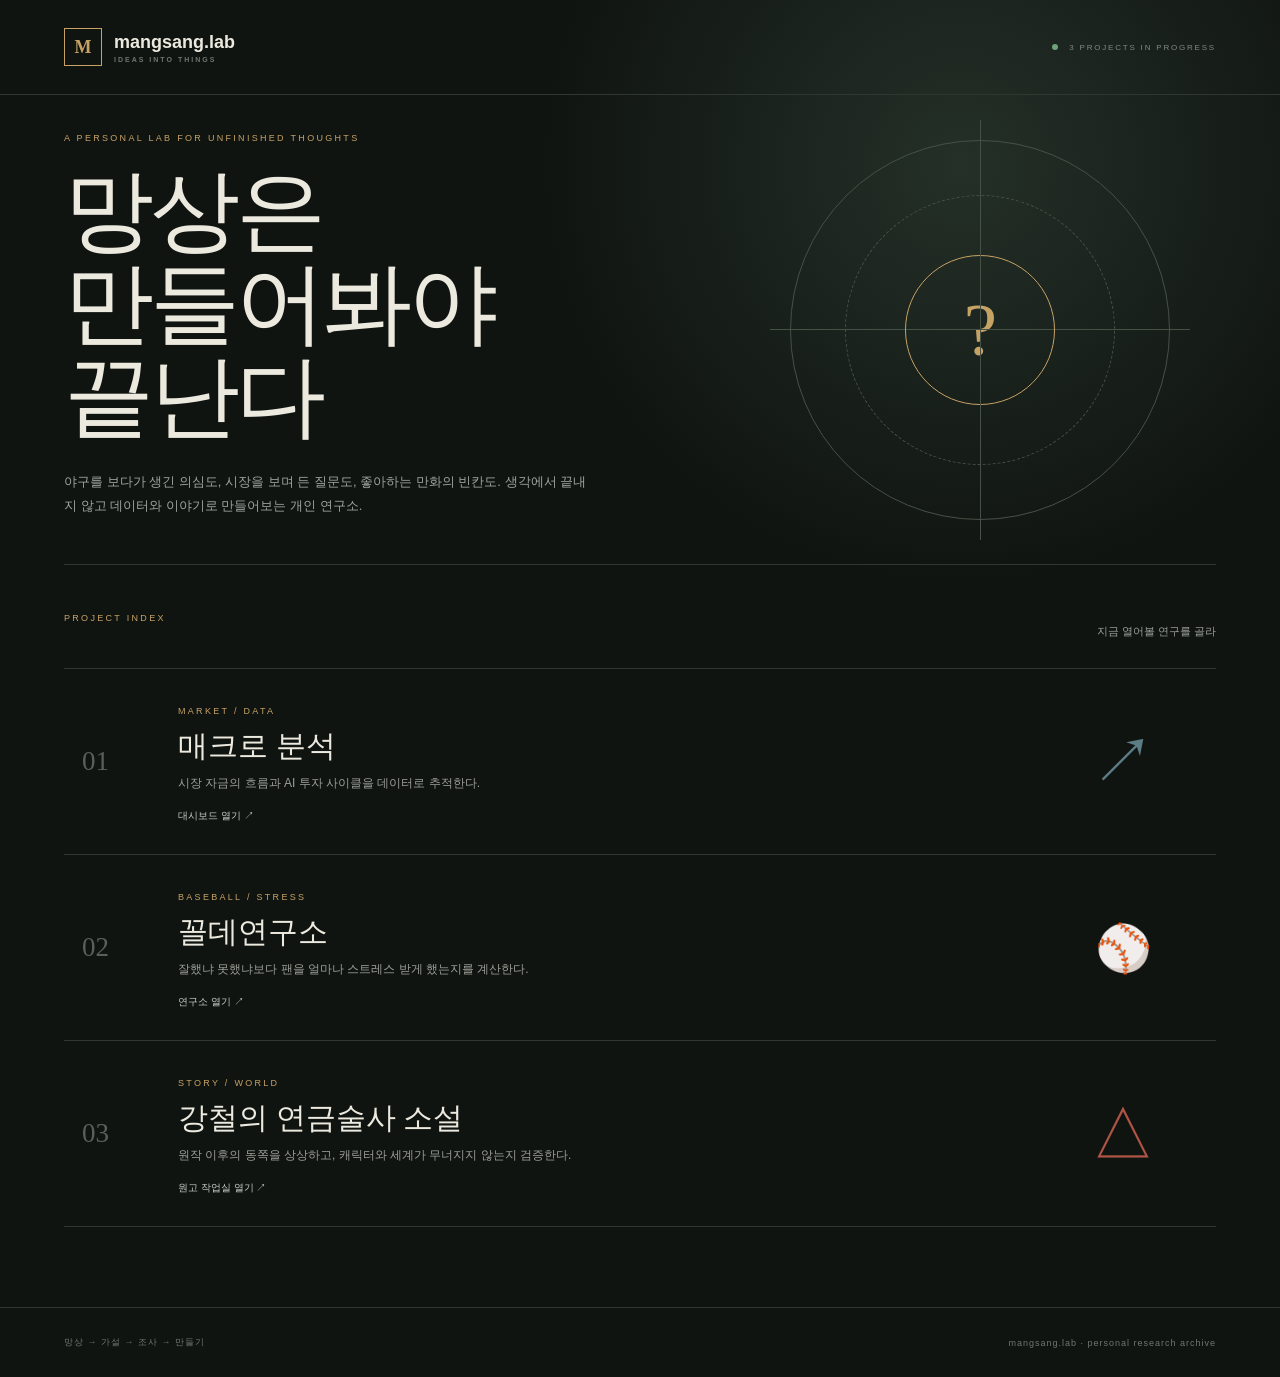
==== home/index.html @ 542b85f3 "Add mangsang lab home and move macro dashboard" ====
<!doctype html>
<html lang="ko">
<head>
  <meta charset="utf-8"><meta name="viewport" content="width=device-width,initial-scale=1">
  <meta name="theme-color" content="#101411"><meta name="description" content="생각을 데이터와 이야기로 끝까지 만들어보는 개인 프로젝트 공간">
  <title>망상연구소</title><link rel="stylesheet" href="./style.css">
</head>
<body>
  <header>
    <a class="wordmark" href="./"><span class="mark">M</span><span>mangsang.lab<small>IDEAS INTO THINGS</small></span></a>
    <span class="status"><i></i> 3 PROJECTS IN PROGRESS</span>
  </header>
  <main>
    <section class="hero">
      <div class="hero-copy"><span class="kicker">A PERSONAL LAB FOR UNFINISHED THOUGHTS</span><h1>망상은<br>만들어봐야<br>끝난다</h1><p>야구를 보다가 생긴 의심도, 시장을 보며 든 질문도, 좋아하는 만화의 빈칸도. 생각에서 끝내지 않고 데이터와 이야기로 만들어보는 개인 연구소.</p></div>
      <div class="orbit" aria-hidden="true"><span class="ring r1"></span><span class="ring r2"></span><span class="ring r3"></span><b>?</b></div>
    </section>
    <section class="projects">
      <div class="section-head"><span>PROJECT INDEX</span><p>지금 열어볼 연구를 골라</p></div>
      <a class="project macro" href="./macro/"><div class="number">01</div><div class="project-copy"><span>MARKET / DATA</span><h2>매크로 분석</h2><p>시장 자금의 흐름과 AI 투자 사이클을 데이터로 추적한다.</p><strong>대시보드 열기 ↗</strong></div><div class="glyph">↗</div></a>
      <a class="project lotte" href="./ggolde/"><div class="number">02</div><div class="project-copy"><span>BASEBALL / STRESS</span><h2>꼴데연구소</h2><p>잘했냐 못했냐보다 팬을 얼마나 스트레스 받게 했는지를 계산한다.</p><strong>연구소 열기 ↗</strong></div><div class="glyph">⚾</div></a>
      <a class="project fma" href="./east/"><div class="number">03</div><div class="project-copy"><span>STORY / WORLD</span><h2>강철의 연금술사 소설</h2><p>원작 이후의 동쪽을 상상하고, 캐릭터와 세계가 무너지지 않는지 검증한다.</p><strong>원고 작업실 열기 ↗</strong></div><div class="glyph">△</div></a>
    </section>
  </main>
  <footer><span>망상 → 가설 → 조사 → 만들기</span><span>mangsang.lab · personal research archive</span></footer>
</body>
</html>
---- home/style.css ----
:root{--bg:#101411;--paper:#ece9df;--muted:#9b9f97;--line:#30372f;--gold:#c6a265;--red:#ad5445;--blue:#5c7c86;font-family:"Segoe UI","Malgun Gothic",sans-serif;background:var(--bg);color:var(--paper)}*{box-sizing:border-box}body{margin:0;min-height:100vh;background:radial-gradient(circle at 75% 12%,#243028 0,transparent 27%),var(--bg)}a{color:inherit;text-decoration:none}header,footer{display:flex;align-items:center;justify-content:space-between;padding:28px clamp(22px,5vw,78px);border-bottom:1px solid var(--line)}.wordmark{display:flex;align-items:center;gap:12px;font-size:18px;font-weight:700}.mark{width:38px;height:38px;border:1px solid var(--gold);display:grid;place-items:center;font-family:Georgia,serif;color:var(--gold)}.wordmark small{display:block;color:#6e766f;letter-spacing:2px;font-size:7px;margin-top:3px}.status{font-size:8px;letter-spacing:1.8px;color:#818980}.status i{display:inline-block;width:6px;height:6px;background:#6da27b;border-radius:50%;margin-right:7px}main{width:min(1320px,100%);margin:auto;padding:0 clamp(22px,5vw,78px) 80px}.hero{min-height:470px;display:flex;align-items:center;justify-content:space-between;border-bottom:1px solid var(--line);position:relative;overflow:hidden}.hero-copy{position:relative;z-index:2}.kicker,.section-head span,.project-copy>span{font-size:9px;letter-spacing:2.3px;color:var(--gold)}h1{font-family:Georgia,"Batang",serif;font-size:clamp(56px,7vw,96px);font-weight:400;line-height:1.04;letter-spacing:-4px;margin:19px 0 26px}.hero p{max-width:530px;color:#9ca49e;line-height:1.9;font-size:13px}.orbit{width:420px;height:420px;position:relative;display:grid;place-items:center;margin-right:2vw}.ring{position:absolute;border:1px solid #465146;border-radius:50%}.r1{inset:20px}.r2{inset:75px;border-style:dashed;transform:rotate(18deg)}.r3{inset:135px;border-color:var(--gold)}.orbit:before,.orbit:after{content:'';position:absolute;background:#465146}.orbit:before{width:100%;height:1px}.orbit:after{height:100%;width:1px}.orbit b{font-family:Georgia,serif;font-size:75px;color:var(--gold);font-weight:400}.projects{padding-top:48px}.section-head{display:flex;justify-content:space-between;color:var(--muted);font-size:11px;margin-bottom:18px}.project{display:grid;grid-template-columns:72px 1fr 150px;gap:24px;align-items:center;border-top:1px solid var(--line);padding:31px 18px;transition:background .2s,transform .2s}.project:last-child{border-bottom:1px solid var(--line)}.project:hover{background:#171d18;transform:translateX(6px)}.number{font-family:Georgia,serif;color:#59605a;font-size:27px}.project-copy h2{font-family:Georgia,"Batang",serif;font-size:30px;font-weight:400;margin:8px 0}.project-copy p{font-size:12px;color:var(--muted);margin:0 0 13px}.project-copy strong{font-size:10px;color:#c9cec8;font-weight:500}.glyph{font-family:Georgia,serif;font-size:64px;text-align:center;color:#465149}.macro .glyph{color:var(--blue)}.lotte .glyph{font-size:46px}.fma .glyph{color:var(--red)}footer{border-top:1px solid var(--line);border-bottom:0;color:#6f766f;font-size:9px;letter-spacing:1px}@media(max-width:800px){header{padding:20px 22px}.status{display:none}main{padding:0 22px 50px}.hero{min-height:520px}.orbit{position:absolute;width:320px;height:320px;right:-155px;opacity:.35}.hero p{max-width:85%}h1{letter-spacing:-2px}.project{grid-template-columns:42px 1fr;padding:25px 5px}.glyph{display:none}.project-copy h2{font-size:24px}.project-copy p{line-height:1.7}.section-head p{display:none}footer{padding:20px 22px;display:block;line-height:1.9}footer span{display:block}}
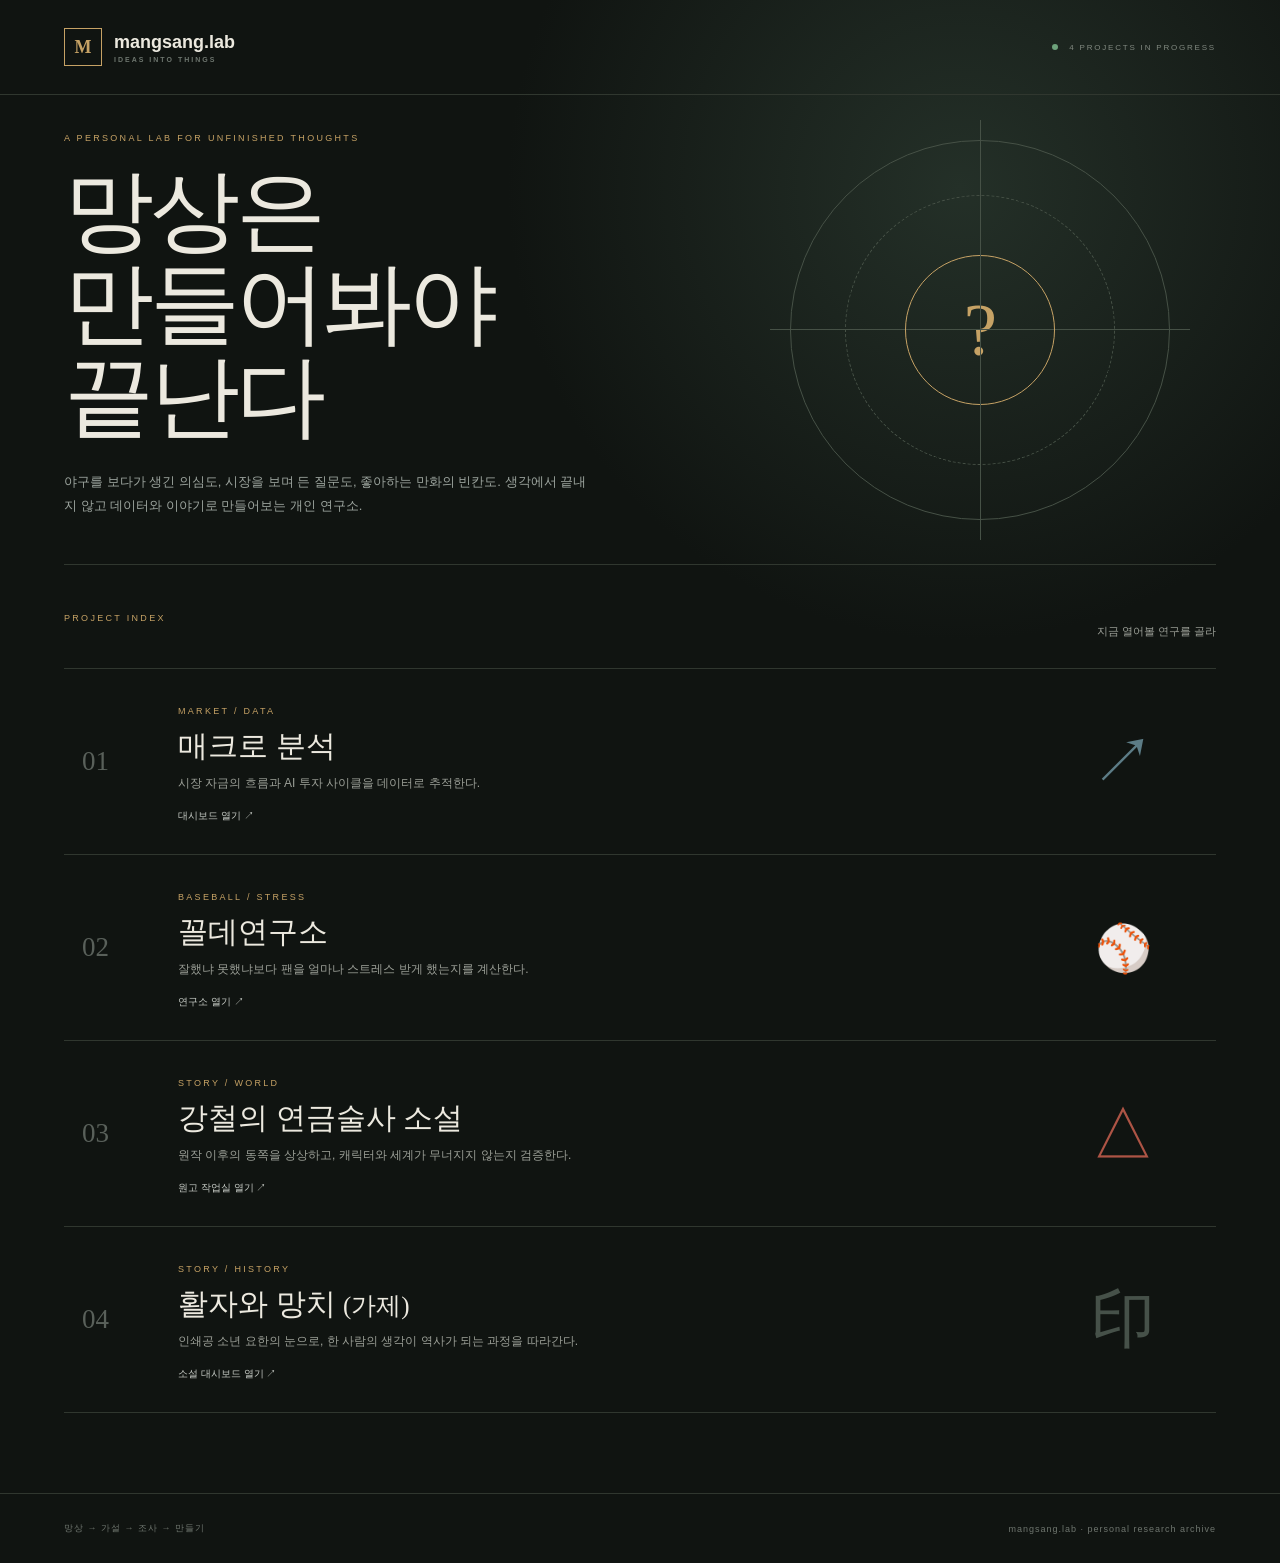
==== commit d2db13c1: "Add religion novel dashboard to lab home project index" ====
--- a/home/index.html
+++ b/home/index.html
@@ -8,7 +8,7 @@
 <body>
   <header>
     <a class="wordmark" href="./"><span class="mark">M</span><span>mangsang.lab<small>IDEAS INTO THINGS</small></span></a>
-    <span class="status"><i></i> 3 PROJECTS IN PROGRESS</span>
+    <span class="status"><i></i> 4 PROJECTS IN PROGRESS</span>
   </header>
   <main>
     <section class="hero">
@@ -20,6 +20,7 @@
       <a class="project macro" href="./macro/"><div class="number">01</div><div class="project-copy"><span>MARKET / DATA</span><h2>매크로 분석</h2><p>시장 자금의 흐름과 AI 투자 사이클을 데이터로 추적한다.</p><strong>대시보드 열기 ↗</strong></div><div class="glyph">↗</div></a>
       <a class="project lotte" href="./ggolde/"><div class="number">02</div><div class="project-copy"><span>BASEBALL / STRESS</span><h2>꼴데연구소</h2><p>잘했냐 못했냐보다 팬을 얼마나 스트레스 받게 했는지를 계산한다.</p><strong>연구소 열기 ↗</strong></div><div class="glyph">⚾</div></a>
       <a class="project fma" href="./east/"><div class="number">03</div><div class="project-copy"><span>STORY / WORLD</span><h2>강철의 연금술사 소설</h2><p>원작 이후의 동쪽을 상상하고, 캐릭터와 세계가 무너지지 않는지 검증한다.</p><strong>원고 작업실 열기 ↗</strong></div><div class="glyph">△</div></a>
+      <a class="project religion" href="./religion/"><div class="number">04</div><div class="project-copy"><span>STORY / HISTORY</span><h2>활자와 망치 <small>(가제)</small></h2><p>인쇄공 소년 요한의 눈으로, 한 사람의 생각이 역사가 되는 과정을 따라간다.</p><strong>소설 대시보드 열기 ↗</strong></div><div class="glyph">印</div></a>
     </section>
   </main>
   <footer><span>망상 → 가설 → 조사 → 만들기</span><span>mangsang.lab · personal research archive</span></footer>
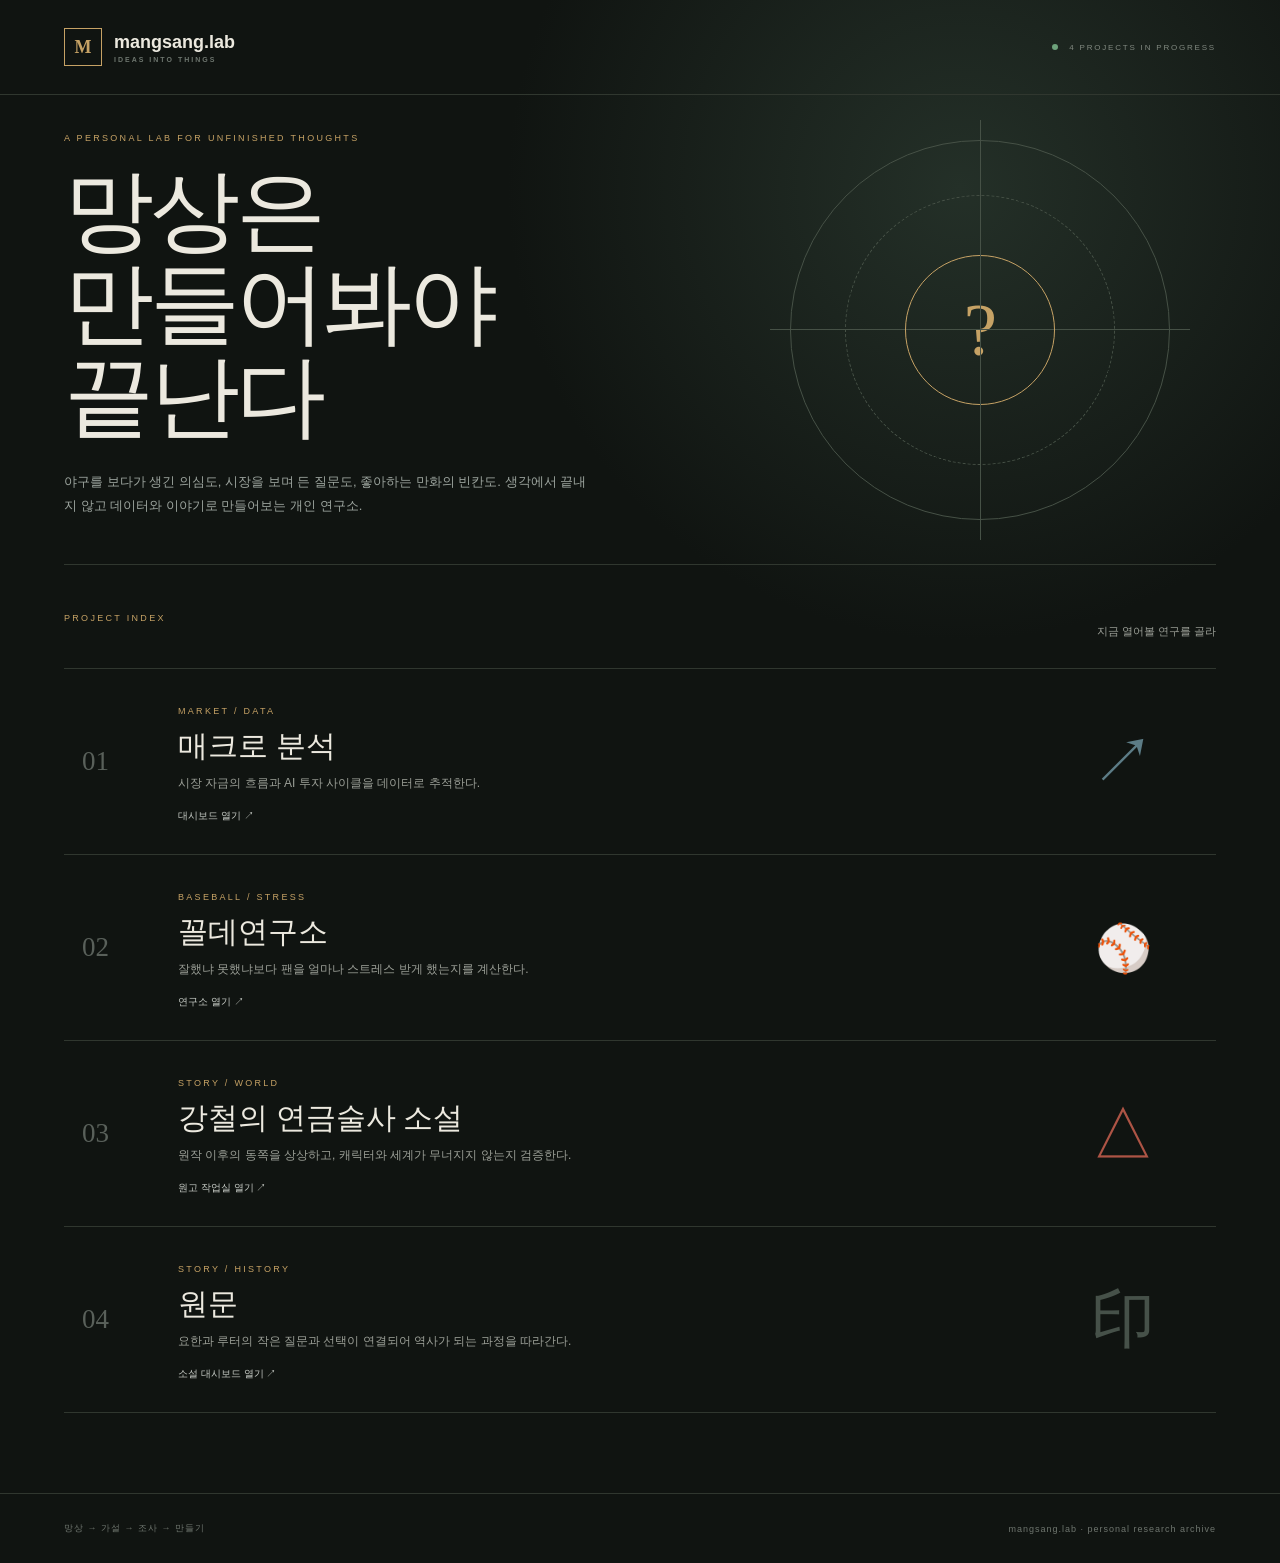
==== commit e4643532: "Rename religion novel home entry to Wonmun" ====
--- a/home/index.html
+++ b/home/index.html
@@ -20,7 +20,7 @@
       <a class="project macro" href="./macro/"><div class="number">01</div><div class="project-copy"><span>MARKET / DATA</span><h2>매크로 분석</h2><p>시장 자금의 흐름과 AI 투자 사이클을 데이터로 추적한다.</p><strong>대시보드 열기 ↗</strong></div><div class="glyph">↗</div></a>
       <a class="project lotte" href="./ggolde/"><div class="number">02</div><div class="project-copy"><span>BASEBALL / STRESS</span><h2>꼴데연구소</h2><p>잘했냐 못했냐보다 팬을 얼마나 스트레스 받게 했는지를 계산한다.</p><strong>연구소 열기 ↗</strong></div><div class="glyph">⚾</div></a>
       <a class="project fma" href="./east/"><div class="number">03</div><div class="project-copy"><span>STORY / WORLD</span><h2>강철의 연금술사 소설</h2><p>원작 이후의 동쪽을 상상하고, 캐릭터와 세계가 무너지지 않는지 검증한다.</p><strong>원고 작업실 열기 ↗</strong></div><div class="glyph">△</div></a>
-      <a class="project religion" href="./religion/"><div class="number">04</div><div class="project-copy"><span>STORY / HISTORY</span><h2>활자와 망치 <small>(가제)</small></h2><p>인쇄공 소년 요한의 눈으로, 한 사람의 생각이 역사가 되는 과정을 따라간다.</p><strong>소설 대시보드 열기 ↗</strong></div><div class="glyph">印</div></a>
+      <a class="project religion" href="./religion/"><div class="number">04</div><div class="project-copy"><span>STORY / HISTORY</span><h2>원문</h2><p>요한과 루터의 작은 질문과 선택이 연결되어 역사가 되는 과정을 따라간다.</p><strong>소설 대시보드 열기 ↗</strong></div><div class="glyph">印</div></a>
     </section>
   </main>
   <footer><span>망상 → 가설 → 조사 → 만들기</span><span>mangsang.lab · personal research archive</span></footer>
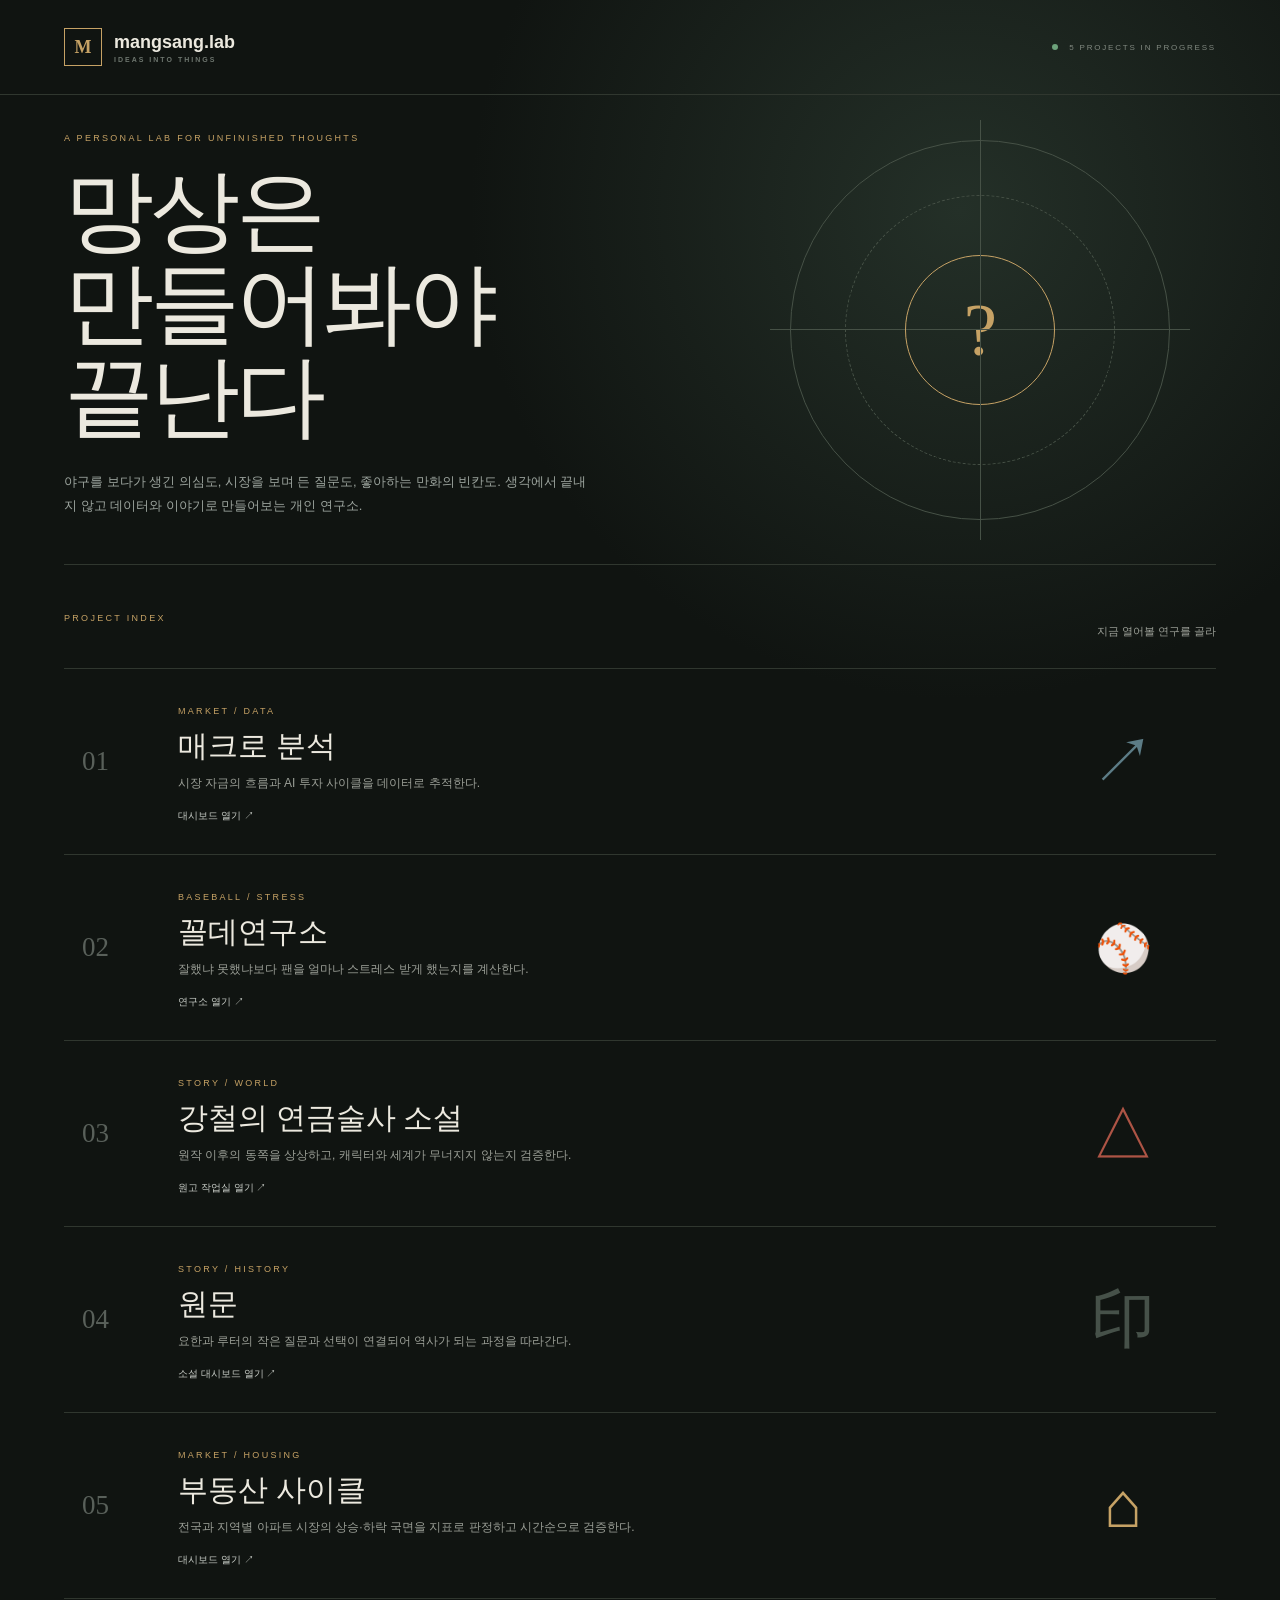
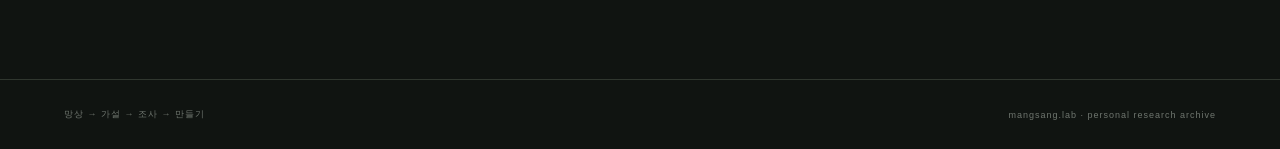
==== commit 741d07da: "Add housing cycle dashboard to lab home project index Co-Authored-By: Claude Opus 5.5 <noreply@anthr" ====
--- a/home/index.html
+++ b/home/index.html
@@ -8,7 +8,7 @@
 <body>
   <header>
     <a class="wordmark" href="./"><span class="mark">M</span><span>mangsang.lab<small>IDEAS INTO THINGS</small></span></a>
-    <span class="status"><i></i> 4 PROJECTS IN PROGRESS</span>
+    <span class="status"><i></i> 5 PROJECTS IN PROGRESS</span>
   </header>
   <main>
     <section class="hero">
@@ -21,6 +21,7 @@
       <a class="project lotte" href="./ggolde/"><div class="number">02</div><div class="project-copy"><span>BASEBALL / STRESS</span><h2>꼴데연구소</h2><p>잘했냐 못했냐보다 팬을 얼마나 스트레스 받게 했는지를 계산한다.</p><strong>연구소 열기 ↗</strong></div><div class="glyph">⚾</div></a>
       <a class="project fma" href="./east/"><div class="number">03</div><div class="project-copy"><span>STORY / WORLD</span><h2>강철의 연금술사 소설</h2><p>원작 이후의 동쪽을 상상하고, 캐릭터와 세계가 무너지지 않는지 검증한다.</p><strong>원고 작업실 열기 ↗</strong></div><div class="glyph">△</div></a>
       <a class="project religion" href="./religion/"><div class="number">04</div><div class="project-copy"><span>STORY / HISTORY</span><h2>원문</h2><p>요한과 루터의 작은 질문과 선택이 연결되어 역사가 되는 과정을 따라간다.</p><strong>소설 대시보드 열기 ↗</strong></div><div class="glyph">印</div></a>
+      <a class="project housing" href="./housing/"><div class="number">05</div><div class="project-copy"><span>MARKET / HOUSING</span><h2>부동산 사이클</h2><p>전국과 지역별 아파트 시장의 상승·하락 국면을 지표로 판정하고 시간순으로 검증한다.</p><strong>대시보드 열기 ↗</strong></div><div class="glyph">⌂</div></a>
     </section>
   </main>
   <footer><span>망상 → 가설 → 조사 → 만들기</span><span>mangsang.lab · personal research archive</span></footer>
--- a/home/style.css
+++ b/home/style.css
@@ -1 +1 @@
-:root{--bg:#101411;--paper:#ece9df;--muted:#9b9f97;--line:#30372f;--gold:#c6a265;--red:#ad5445;--blue:#5c7c86;font-family:"Segoe UI","Malgun Gothic",sans-serif;background:var(--bg);color:var(--paper)}*{box-sizing:border-box}body{margin:0;min-height:100vh;background:radial-gradient(circle at 75% 12%,#243028 0,transparent 27%),var(--bg)}a{color:inherit;text-decoration:none}header,footer{display:flex;align-items:center;justify-content:space-between;padding:28px clamp(22px,5vw,78px);border-bottom:1px solid var(--line)}.wordmark{display:flex;align-items:center;gap:12px;font-size:18px;font-weight:700}.mark{width:38px;height:38px;border:1px solid var(--gold);display:grid;place-items:center;font-family:Georgia,serif;color:var(--gold)}.wordmark small{display:block;color:#6e766f;letter-spacing:2px;font-size:7px;margin-top:3px}.status{font-size:8px;letter-spacing:1.8px;color:#818980}.status i{display:inline-block;width:6px;height:6px;background:#6da27b;border-radius:50%;margin-right:7px}main{width:min(1320px,100%);margin:auto;padding:0 clamp(22px,5vw,78px) 80px}.hero{min-height:470px;display:flex;align-items:center;justify-content:space-between;border-bottom:1px solid var(--line);position:relative;overflow:hidden}.hero-copy{position:relative;z-index:2}.kicker,.section-head span,.project-copy>span{font-size:9px;letter-spacing:2.3px;color:var(--gold)}h1{font-family:Georgia,"Batang",serif;font-size:clamp(56px,7vw,96px);font-weight:400;line-height:1.04;letter-spacing:-4px;margin:19px 0 26px}.hero p{max-width:530px;color:#9ca49e;line-height:1.9;font-size:13px}.orbit{width:420px;height:420px;position:relative;display:grid;place-items:center;margin-right:2vw}.ring{position:absolute;border:1px solid #465146;border-radius:50%}.r1{inset:20px}.r2{inset:75px;border-style:dashed;transform:rotate(18deg)}.r3{inset:135px;border-color:var(--gold)}.orbit:before,.orbit:after{content:'';position:absolute;background:#465146}.orbit:before{width:100%;height:1px}.orbit:after{height:100%;width:1px}.orbit b{font-family:Georgia,serif;font-size:75px;color:var(--gold);font-weight:400}.projects{padding-top:48px}.section-head{display:flex;justify-content:space-between;color:var(--muted);font-size:11px;margin-bottom:18px}.project{display:grid;grid-template-columns:72px 1fr 150px;gap:24px;align-items:center;border-top:1px solid var(--line);padding:31px 18px;transition:background .2s,transform .2s}.project:last-child{border-bottom:1px solid var(--line)}.project:hover{background:#171d18;transform:translateX(6px)}.number{font-family:Georgia,serif;color:#59605a;font-size:27px}.project-copy h2{font-family:Georgia,"Batang",serif;font-size:30px;font-weight:400;margin:8px 0}.project-copy p{font-size:12px;color:var(--muted);margin:0 0 13px}.project-copy strong{font-size:10px;color:#c9cec8;font-weight:500}.glyph{font-family:Georgia,serif;font-size:64px;text-align:center;color:#465149}.macro .glyph{color:var(--blue)}.lotte .glyph{font-size:46px}.fma .glyph{color:var(--red)}footer{border-top:1px solid var(--line);border-bottom:0;color:#6f766f;font-size:9px;letter-spacing:1px}@media(max-width:800px){header{padding:20px 22px}.status{display:none}main{padding:0 22px 50px}.hero{min-height:520px}.orbit{position:absolute;width:320px;height:320px;right:-155px;opacity:.35}.hero p{max-width:85%}h1{letter-spacing:-2px}.project{grid-template-columns:42px 1fr;padding:25px 5px}.glyph{display:none}.project-copy h2{font-size:24px}.project-copy p{line-height:1.7}.section-head p{display:none}footer{padding:20px 22px;display:block;line-height:1.9}footer span{display:block}}
+:root{--bg:#101411;--paper:#ece9df;--muted:#9b9f97;--line:#30372f;--gold:#c6a265;--red:#ad5445;--blue:#5c7c86;font-family:"Segoe UI","Malgun Gothic",sans-serif;background:var(--bg);color:var(--paper)}*{box-sizing:border-box}body{margin:0;min-height:100vh;background:radial-gradient(circle at 75% 12%,#243028 0,transparent 27%),var(--bg)}a{color:inherit;text-decoration:none}header,footer{display:flex;align-items:center;justify-content:space-between;padding:28px clamp(22px,5vw,78px);border-bottom:1px solid var(--line)}.wordmark{display:flex;align-items:center;gap:12px;font-size:18px;font-weight:700}.mark{width:38px;height:38px;border:1px solid var(--gold);display:grid;place-items:center;font-family:Georgia,serif;color:var(--gold)}.wordmark small{display:block;color:#6e766f;letter-spacing:2px;font-size:7px;margin-top:3px}.status{font-size:8px;letter-spacing:1.8px;color:#818980}.status i{display:inline-block;width:6px;height:6px;background:#6da27b;border-radius:50%;margin-right:7px}main{width:min(1320px,100%);margin:auto;padding:0 clamp(22px,5vw,78px) 80px}.hero{min-height:470px;display:flex;align-items:center;justify-content:space-between;border-bottom:1px solid var(--line);position:relative;overflow:hidden}.hero-copy{position:relative;z-index:2}.kicker,.section-head span,.project-copy>span{font-size:9px;letter-spacing:2.3px;color:var(--gold)}h1{font-family:Georgia,"Batang",serif;font-size:clamp(56px,7vw,96px);font-weight:400;line-height:1.04;letter-spacing:-4px;margin:19px 0 26px}.hero p{max-width:530px;color:#9ca49e;line-height:1.9;font-size:13px}.orbit{width:420px;height:420px;position:relative;display:grid;place-items:center;margin-right:2vw}.ring{position:absolute;border:1px solid #465146;border-radius:50%}.r1{inset:20px}.r2{inset:75px;border-style:dashed;transform:rotate(18deg)}.r3{inset:135px;border-color:var(--gold)}.orbit:before,.orbit:after{content:'';position:absolute;background:#465146}.orbit:before{width:100%;height:1px}.orbit:after{height:100%;width:1px}.orbit b{font-family:Georgia,serif;font-size:75px;color:var(--gold);font-weight:400}.projects{padding-top:48px}.section-head{display:flex;justify-content:space-between;color:var(--muted);font-size:11px;margin-bottom:18px}.project{display:grid;grid-template-columns:72px 1fr 150px;gap:24px;align-items:center;border-top:1px solid var(--line);padding:31px 18px;transition:background .2s,transform .2s}.project:last-child{border-bottom:1px solid var(--line)}.project:hover{background:#171d18;transform:translateX(6px)}.number{font-family:Georgia,serif;color:#59605a;font-size:27px}.project-copy h2{font-family:Georgia,"Batang",serif;font-size:30px;font-weight:400;margin:8px 0}.project-copy p{font-size:12px;color:var(--muted);margin:0 0 13px}.project-copy strong{font-size:10px;color:#c9cec8;font-weight:500}.glyph{font-family:Georgia,serif;font-size:64px;text-align:center;color:#465149}.macro .glyph{color:var(--blue)}.lotte .glyph{font-size:46px}.fma .glyph{color:var(--red)}.housing .glyph{color:var(--gold)}footer{border-top:1px solid var(--line);border-bottom:0;color:#6f766f;font-size:9px;letter-spacing:1px}@media(max-width:800px){header{padding:20px 22px}.status{display:none}main{padding:0 22px 50px}.hero{min-height:520px}.orbit{position:absolute;width:320px;height:320px;right:-155px;opacity:.35}.hero p{max-width:85%}h1{letter-spacing:-2px}.project{grid-template-columns:42px 1fr;padding:25px 5px}.glyph{display:none}.project-copy h2{font-size:24px}.project-copy p{line-height:1.7}.section-head p{display:none}footer{padding:20px 22px;display:block;line-height:1.9}footer span{display:block}}
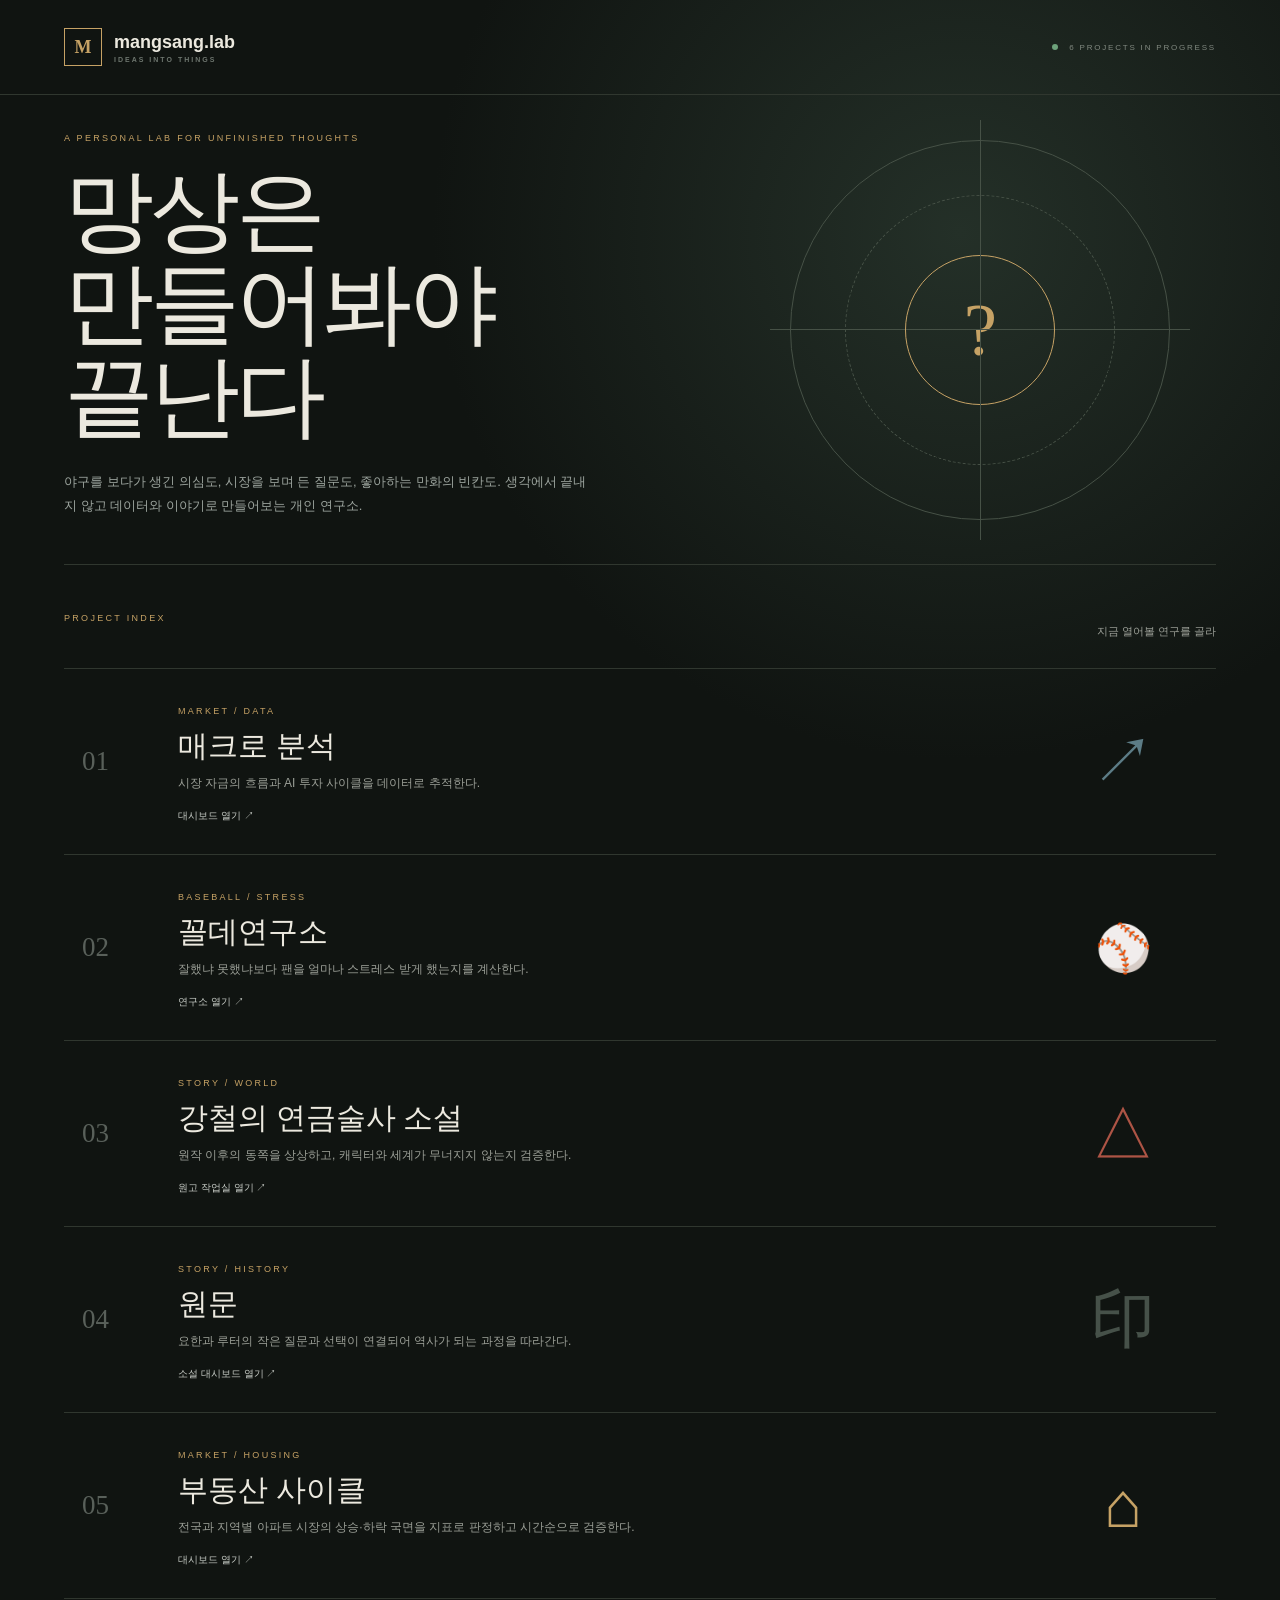
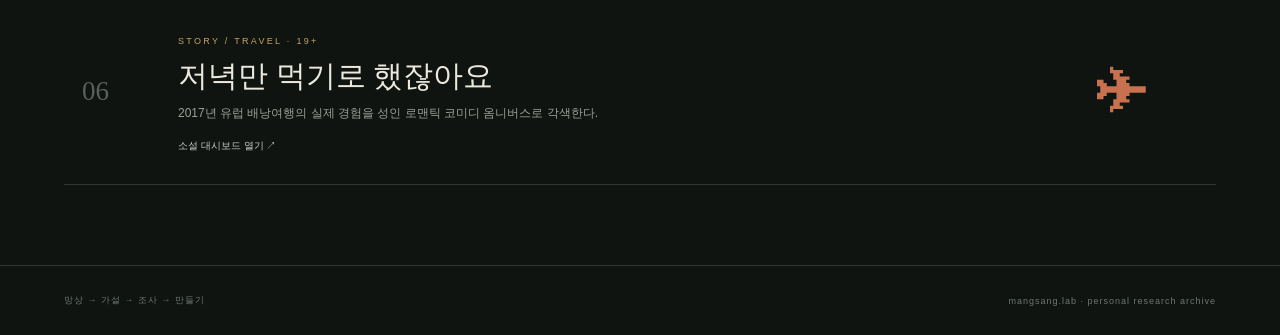
==== commit 016d4a8c: "백업 2026-11-12 서버 변경 2개 파일 (자동)" ====
--- a/home/index.html
+++ b/home/index.html
@@ -8,7 +8,7 @@
 <body>
   <header>
     <a class="wordmark" href="./"><span class="mark">M</span><span>mangsang.lab<small>IDEAS INTO THINGS</small></span></a>
-    <span class="status"><i></i> 5 PROJECTS IN PROGRESS</span>
+    <span class="status"><i></i> 6 PROJECTS IN PROGRESS</span>
   </header>
   <main>
     <section class="hero">
@@ -22,6 +22,7 @@
       <a class="project fma" href="./east/"><div class="number">03</div><div class="project-copy"><span>STORY / WORLD</span><h2>강철의 연금술사 소설</h2><p>원작 이후의 동쪽을 상상하고, 캐릭터와 세계가 무너지지 않는지 검증한다.</p><strong>원고 작업실 열기 ↗</strong></div><div class="glyph">△</div></a>
       <a class="project religion" href="./religion/"><div class="number">04</div><div class="project-copy"><span>STORY / HISTORY</span><h2>원문</h2><p>요한과 루터의 작은 질문과 선택이 연결되어 역사가 되는 과정을 따라간다.</p><strong>소설 대시보드 열기 ↗</strong></div><div class="glyph">印</div></a>
       <a class="project housing" href="./housing/"><div class="number">05</div><div class="project-copy"><span>MARKET / HOUSING</span><h2>부동산 사이클</h2><p>전국과 지역별 아파트 시장의 상승·하락 국면을 지표로 판정하고 시간순으로 검증한다.</p><strong>대시보드 열기 ↗</strong></div><div class="glyph">⌂</div></a>
+      <a class="project eurang" href="./eurang/"><div class="number">06</div><div class="project-copy"><span>STORY / TRAVEL · 19+</span><h2>저녁만 먹기로 했잖아요</h2><p>2017년 유럽 배낭여행의 실제 경험을 성인 로맨틱 코미디 옴니버스로 각색한다.</p><strong>소설 대시보드 열기 ↗</strong></div><div class="glyph">✈</div></a>
     </section>
   </main>
   <footer><span>망상 → 가설 → 조사 → 만들기</span><span>mangsang.lab · personal research archive</span></footer>
--- a/home/style.css
+++ b/home/style.css
@@ -1 +1 @@
-:root{--bg:#101411;--paper:#ece9df;--muted:#9b9f97;--line:#30372f;--gold:#c6a265;--red:#ad5445;--blue:#5c7c86;font-family:"Segoe UI","Malgun Gothic",sans-serif;background:var(--bg);color:var(--paper)}*{box-sizing:border-box}body{margin:0;min-height:100vh;background:radial-gradient(circle at 75% 12%,#243028 0,transparent 27%),var(--bg)}a{color:inherit;text-decoration:none}header,footer{display:flex;align-items:center;justify-content:space-between;padding:28px clamp(22px,5vw,78px);border-bottom:1px solid var(--line)}.wordmark{display:flex;align-items:center;gap:12px;font-size:18px;font-weight:700}.mark{width:38px;height:38px;border:1px solid var(--gold);display:grid;place-items:center;font-family:Georgia,serif;color:var(--gold)}.wordmark small{display:block;color:#6e766f;letter-spacing:2px;font-size:7px;margin-top:3px}.status{font-size:8px;letter-spacing:1.8px;color:#818980}.status i{display:inline-block;width:6px;height:6px;background:#6da27b;border-radius:50%;margin-right:7px}main{width:min(1320px,100%);margin:auto;padding:0 clamp(22px,5vw,78px) 80px}.hero{min-height:470px;display:flex;align-items:center;justify-content:space-between;border-bottom:1px solid var(--line);position:relative;overflow:hidden}.hero-copy{position:relative;z-index:2}.kicker,.section-head span,.project-copy>span{font-size:9px;letter-spacing:2.3px;color:var(--gold)}h1{font-family:Georgia,"Batang",serif;font-size:clamp(56px,7vw,96px);font-weight:400;line-height:1.04;letter-spacing:-4px;margin:19px 0 26px}.hero p{max-width:530px;color:#9ca49e;line-height:1.9;font-size:13px}.orbit{width:420px;height:420px;position:relative;display:grid;place-items:center;margin-right:2vw}.ring{position:absolute;border:1px solid #465146;border-radius:50%}.r1{inset:20px}.r2{inset:75px;border-style:dashed;transform:rotate(18deg)}.r3{inset:135px;border-color:var(--gold)}.orbit:before,.orbit:after{content:'';position:absolute;background:#465146}.orbit:before{width:100%;height:1px}.orbit:after{height:100%;width:1px}.orbit b{font-family:Georgia,serif;font-size:75px;color:var(--gold);font-weight:400}.projects{padding-top:48px}.section-head{display:flex;justify-content:space-between;color:var(--muted);font-size:11px;margin-bottom:18px}.project{display:grid;grid-template-columns:72px 1fr 150px;gap:24px;align-items:center;border-top:1px solid var(--line);padding:31px 18px;transition:background .2s,transform .2s}.project:last-child{border-bottom:1px solid var(--line)}.project:hover{background:#171d18;transform:translateX(6px)}.number{font-family:Georgia,serif;color:#59605a;font-size:27px}.project-copy h2{font-family:Georgia,"Batang",serif;font-size:30px;font-weight:400;margin:8px 0}.project-copy p{font-size:12px;color:var(--muted);margin:0 0 13px}.project-copy strong{font-size:10px;color:#c9cec8;font-weight:500}.glyph{font-family:Georgia,serif;font-size:64px;text-align:center;color:#465149}.macro .glyph{color:var(--blue)}.lotte .glyph{font-size:46px}.fma .glyph{color:var(--red)}.housing .glyph{color:var(--gold)}footer{border-top:1px solid var(--line);border-bottom:0;color:#6f766f;font-size:9px;letter-spacing:1px}@media(max-width:800px){header{padding:20px 22px}.status{display:none}main{padding:0 22px 50px}.hero{min-height:520px}.orbit{position:absolute;width:320px;height:320px;right:-155px;opacity:.35}.hero p{max-width:85%}h1{letter-spacing:-2px}.project{grid-template-columns:42px 1fr;padding:25px 5px}.glyph{display:none}.project-copy h2{font-size:24px}.project-copy p{line-height:1.7}.section-head p{display:none}footer{padding:20px 22px;display:block;line-height:1.9}footer span{display:block}}
+:root{--bg:#101411;--paper:#ece9df;--muted:#9b9f97;--line:#30372f;--gold:#c6a265;--red:#ad5445;--blue:#5c7c86;font-family:"Segoe UI","Malgun Gothic",sans-serif;background:var(--bg);color:var(--paper)}*{box-sizing:border-box}body{margin:0;min-height:100vh;background:radial-gradient(circle at 75% 12%,#243028 0,transparent 27%),var(--bg)}a{color:inherit;text-decoration:none}header,footer{display:flex;align-items:center;justify-content:space-between;padding:28px clamp(22px,5vw,78px);border-bottom:1px solid var(--line)}.wordmark{display:flex;align-items:center;gap:12px;font-size:18px;font-weight:700}.mark{width:38px;height:38px;border:1px solid var(--gold);display:grid;place-items:center;font-family:Georgia,serif;color:var(--gold)}.wordmark small{display:block;color:#6e766f;letter-spacing:2px;font-size:7px;margin-top:3px}.status{font-size:8px;letter-spacing:1.8px;color:#818980}.status i{display:inline-block;width:6px;height:6px;background:#6da27b;border-radius:50%;margin-right:7px}main{width:min(1320px,100%);margin:auto;padding:0 clamp(22px,5vw,78px) 80px}.hero{min-height:470px;display:flex;align-items:center;justify-content:space-between;border-bottom:1px solid var(--line);position:relative;overflow:hidden}.hero-copy{position:relative;z-index:2}.kicker,.section-head span,.project-copy>span{font-size:9px;letter-spacing:2.3px;color:var(--gold)}h1{font-family:Georgia,"Batang",serif;font-size:clamp(56px,7vw,96px);font-weight:400;line-height:1.04;letter-spacing:-4px;margin:19px 0 26px}.hero p{max-width:530px;color:#9ca49e;line-height:1.9;font-size:13px}.orbit{width:420px;height:420px;position:relative;display:grid;place-items:center;margin-right:2vw}.ring{position:absolute;border:1px solid #465146;border-radius:50%}.r1{inset:20px}.r2{inset:75px;border-style:dashed;transform:rotate(18deg)}.r3{inset:135px;border-color:var(--gold)}.orbit:before,.orbit:after{content:'';position:absolute;background:#465146}.orbit:before{width:100%;height:1px}.orbit:after{height:100%;width:1px}.orbit b{font-family:Georgia,serif;font-size:75px;color:var(--gold);font-weight:400}.projects{padding-top:48px}.section-head{display:flex;justify-content:space-between;color:var(--muted);font-size:11px;margin-bottom:18px}.project{display:grid;grid-template-columns:72px 1fr 150px;gap:24px;align-items:center;border-top:1px solid var(--line);padding:31px 18px;transition:background .2s,transform .2s}.project:last-child{border-bottom:1px solid var(--line)}.project:hover{background:#171d18;transform:translateX(6px)}.number{font-family:Georgia,serif;color:#59605a;font-size:27px}.project-copy h2{font-family:Georgia,"Batang",serif;font-size:30px;font-weight:400;margin:8px 0}.project-copy p{font-size:12px;color:var(--muted);margin:0 0 13px}.project-copy strong{font-size:10px;color:#c9cec8;font-weight:500}.glyph{font-family:Georgia,serif;font-size:64px;text-align:center;color:#465149}.macro .glyph{color:var(--blue)}.lotte .glyph{font-size:46px}.fma .glyph{color:var(--red)}.housing .glyph{color:var(--gold)}.eurang .glyph{color:#c8714f;font-size:52px}footer{border-top:1px solid var(--line);border-bottom:0;color:#6f766f;font-size:9px;letter-spacing:1px}@media(max-width:800px){header{padding:20px 22px}.status{display:none}main{padding:0 22px 50px}.hero{min-height:520px}.orbit{position:absolute;width:320px;height:320px;right:-155px;opacity:.35}.hero p{max-width:85%}h1{letter-spacing:-2px}.project{grid-template-columns:42px 1fr;padding:25px 5px}.glyph{display:none}.project-copy h2{font-size:24px}.project-copy p{line-height:1.7}.section-head p{display:none}footer{padding:20px 22px;display:block;line-height:1.9}footer span{display:block}}
